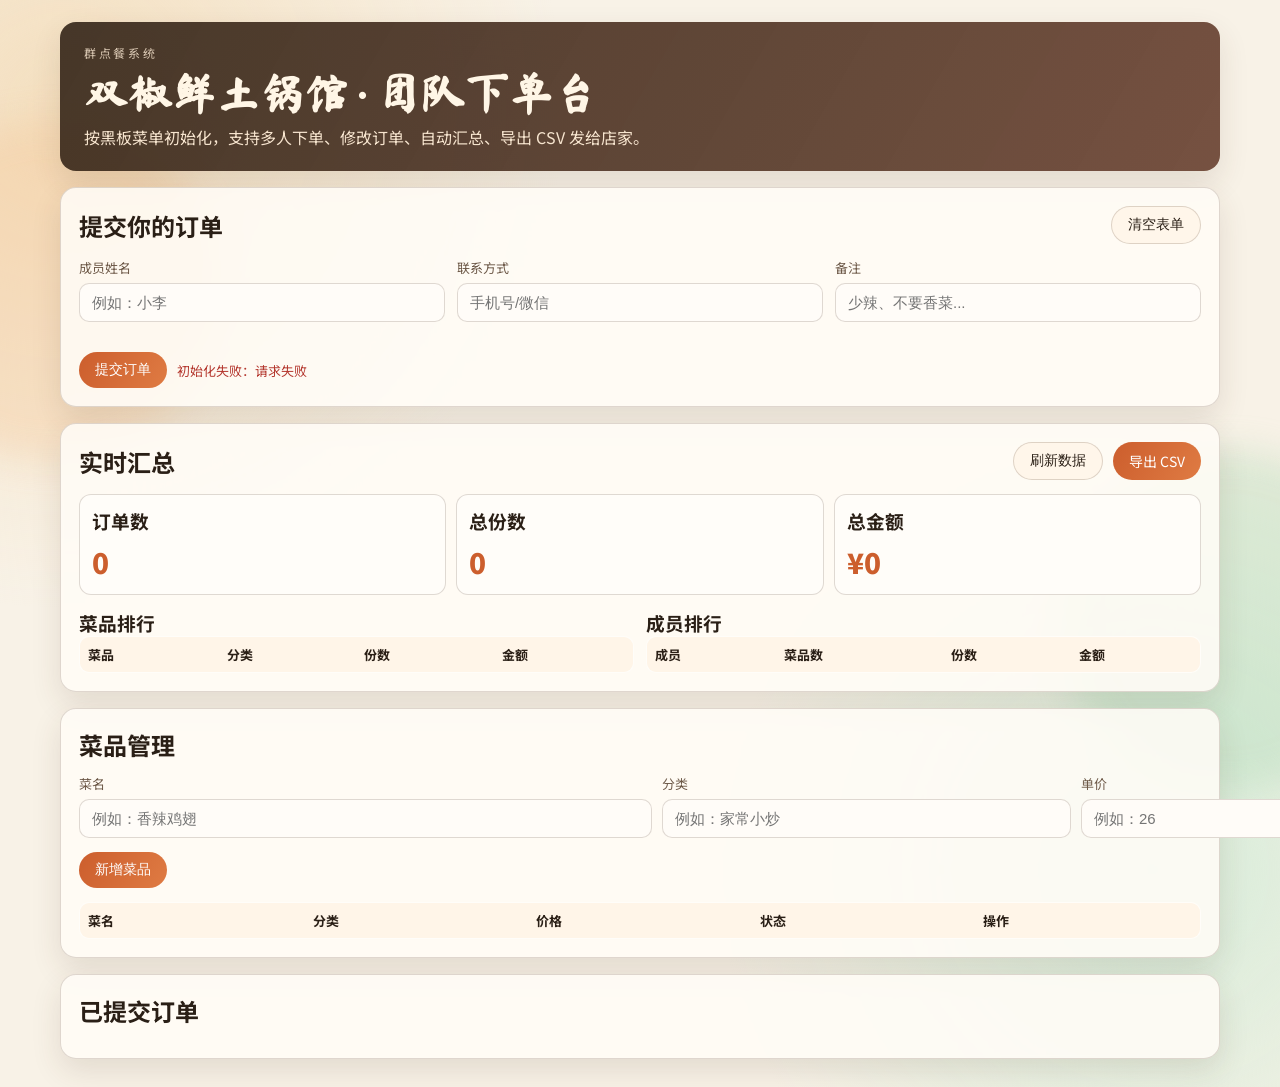
==== static/index.html @ 5af86ee9 "initial commit for group order app" ====
<!doctype html>
<html lang="zh-CN">
<head>
  <meta charset="UTF-8" />
  <meta name="viewport" content="width=device-width, initial-scale=1.0" />
  <title>群下单助手</title>
  <link rel="preconnect" href="https://fonts.googleapis.com" />
  <link rel="preconnect" href="https://fonts.gstatic.com" crossorigin />
  <link href="https://fonts.googleapis.com/css2?family=Ma+Shan+Zheng&family=Noto+Sans+SC:wght@400;500;700;900&display=swap" rel="stylesheet" />
  <link rel="stylesheet" href="/static/style.css" />
</head>
<body>
  <div class="bg-blob bg-blob-a"></div>
  <div class="bg-blob bg-blob-b"></div>

  <main class="page">
    <header class="hero">
      <p class="kicker">群点餐系统</p>
      <h1>双椒鲜土锅馆 · 团队下单台</h1>
      <p>按黑板菜单初始化，支持多人下单、修改订单、自动汇总、导出 CSV 发给店家。</p>
    </header>

    <section class="panel order-panel">
      <div class="panel-title-row">
        <h2>提交你的订单</h2>
        <button id="clear-form-btn" class="btn btn-subtle" type="button">清空表单</button>
      </div>

      <form id="order-form" class="order-form">
        <input type="hidden" id="order-id" />

        <div class="grid-3">
          <label>
            成员姓名
            <input id="member-name" type="text" placeholder="例如：小李" required />
          </label>
          <label>
            联系方式
            <input id="contact" type="text" placeholder="手机号/微信" />
          </label>
          <label>
            备注
            <input id="remark" type="text" placeholder="少辣、不要香菜..." />
          </label>
        </div>

        <div id="menu-groups" class="menu-groups"></div>

        <div class="form-actions">
          <button id="submit-btn" class="btn btn-main" type="submit">提交订单</button>
          <span id="form-message" class="msg"></span>
        </div>
      </form>
    </section>

    <section class="panel overview-panel">
      <div class="panel-title-row">
        <h2>实时汇总</h2>
        <div class="inline-actions">
          <button id="refresh-btn" class="btn btn-subtle" type="button">刷新数据</button>
          <a class="btn btn-main" href="/api/export.csv">导出 CSV</a>
        </div>
      </div>

      <div class="overview-cards" id="overview-cards">
        <article>
          <h3>订单数</h3>
          <p id="overview-order-count">0</p>
        </article>
        <article>
          <h3>总份数</h3>
          <p id="overview-item-count">0</p>
        </article>
        <article>
          <h3>总金额</h3>
          <p id="overview-amount">¥0</p>
        </article>
      </div>

      <div class="tables">
        <div>
          <h3>菜品排行</h3>
          <table>
            <thead>
              <tr><th>菜品</th><th>分类</th><th>份数</th><th>金额</th></tr>
            </thead>
            <tbody id="dish-rank-body"></tbody>
          </table>
        </div>
        <div>
          <h3>成员排行</h3>
          <table>
            <thead>
              <tr><th>成员</th><th>菜品数</th><th>份数</th><th>金额</th></tr>
            </thead>
            <tbody id="member-rank-body"></tbody>
          </table>
        </div>
      </div>
    </section>

    <section class="panel menu-admin-panel">
      <div class="panel-title-row">
        <h2>菜品管理</h2>
      </div>

      <form id="menu-admin-form" class="menu-admin-form">
        <div class="menu-admin-grid">
          <label>
            菜名
            <input id="new-dish-name" type="text" placeholder="例如：香辣鸡翅" required />
          </label>
          <label>
            分类
            <input id="new-dish-category" type="text" placeholder="例如：家常小炒" required />
          </label>
          <label>
            单价
            <input id="new-dish-price" type="number" min="1" placeholder="例如：26" required />
          </label>
        </div>
        <div class="form-actions">
          <button class="btn btn-main" type="submit">新增菜品</button>
          <span id="menu-admin-message" class="msg"></span>
        </div>
      </form>

      <div class="menu-admin-table-wrap">
        <table class="menu-admin-table">
          <thead>
            <tr><th>菜名</th><th>分类</th><th>价格</th><th>状态</th><th>操作</th></tr>
          </thead>
          <tbody id="menu-admin-body"></tbody>
        </table>
      </div>
    </section>

    <section class="panel order-list-panel">
      <h2>已提交订单</h2>
      <div id="order-list" class="order-list"></div>
    </section>
  </main>

  <script src="/static/app.js"></script>
</body>
</html>
---- static/style.css ----
:root {
  --bg: #f8f2e7;
  --panel: rgba(255, 252, 246, 0.88);
  --ink: #2a1f16;
  --muted: #6d5948;
  --line: rgba(78, 53, 34, 0.18);
  --accent: #cc5e2d;
  --accent-2: #2f7d44;
  --danger: #b4382f;
  --radius: 16px;
  --shadow: 0 12px 30px rgba(77, 52, 34, 0.12);
}

* {
  box-sizing: border-box;
}

body {
  margin: 0;
  min-height: 100vh;
  font-family: "Noto Sans SC", sans-serif;
  color: var(--ink);
  background:
    radial-gradient(circle at 5% 10%, #f4dfbf 0%, rgba(244, 223, 191, 0) 32%),
    radial-gradient(circle at 90% 80%, #d7ecd9 0%, rgba(215, 236, 217, 0) 30%),
    var(--bg);
  position: relative;
  overflow-x: hidden;
}

.bg-blob {
  position: fixed;
  width: 340px;
  height: 340px;
  border-radius: 50%;
  filter: blur(18px);
  opacity: 0.28;
  pointer-events: none;
  z-index: 0;
}

.bg-blob-a {
  background: #f5be88;
  left: -120px;
  top: 120px;
}

.bg-blob-b {
  background: #9cd2a8;
  right: -120px;
  top: 50%;
}

.page {
  width: min(1160px, calc(100% - 28px));
  margin: 22px auto 28px;
  position: relative;
  z-index: 1;
}

.hero {
  background: linear-gradient(120deg, rgba(51, 36, 23, 0.9), rgba(95, 53, 35, 0.85));
  color: #fff6e6;
  border-radius: var(--radius);
  padding: 22px 24px;
  box-shadow: var(--shadow);
  animation: slide-in 0.45s ease-out;
}

.kicker {
  margin: 0;
  letter-spacing: 0.22em;
  opacity: 0.8;
  font-size: 12px;
}

.hero h1 {
  margin: 8px 0 8px;
  font-family: "Ma Shan Zheng", cursive;
  font-size: clamp(26px, 4vw, 44px);
  line-height: 1.1;
}

.hero p {
  margin: 0;
  color: #f7e5cf;
}

.panel {
  margin-top: 16px;
  background: var(--panel);
  border: 1px solid var(--line);
  border-radius: var(--radius);
  box-shadow: var(--shadow);
  padding: 18px;
  backdrop-filter: blur(2px);
  animation: fade-up 0.45s ease both;
}

.panel-title-row {
  display: flex;
  justify-content: space-between;
  align-items: center;
  gap: 12px;
}

h2,
h3 {
  margin: 0;
}

.grid-3 {
  margin-top: 14px;
  display: grid;
  grid-template-columns: repeat(3, 1fr);
  gap: 12px;
}

label {
  font-size: 13px;
  color: var(--muted);
  display: grid;
  gap: 6px;
}

input {
  border: 1px solid var(--line);
  border-radius: 10px;
  padding: 10px 12px;
  font-size: 15px;
  outline: none;
  background: #fffcf8;
}

input:focus {
  border-color: rgba(204, 94, 45, 0.6);
  box-shadow: 0 0 0 3px rgba(204, 94, 45, 0.15);
}

.menu-groups {
  margin-top: 16px;
  display: grid;
  grid-template-columns: repeat(2, minmax(0, 1fr));
  gap: 12px;
}

.menu-group {
  border: 1px dashed rgba(61, 45, 31, 0.25);
  border-radius: 14px;
  padding: 12px;
  background: rgba(255, 255, 255, 0.65);
}

.menu-group h4 {
  margin: 0 0 8px;
}

.menu-item {
  display: grid;
  grid-template-columns: 1fr auto auto;
  gap: 8px;
  align-items: center;
  padding: 6px 0;
  border-bottom: 1px solid rgba(76, 54, 37, 0.08);
}

.menu-item:last-child {
  border-bottom: none;
}

.price {
  color: var(--accent);
  font-weight: 700;
}

.qty {
  width: 72px;
}

.form-actions,
.inline-actions {
  display: flex;
  align-items: center;
  gap: 10px;
}

.form-actions {
  margin-top: 14px;
}

.btn {
  border: none;
  border-radius: 999px;
  padding: 9px 16px;
  font-size: 14px;
  cursor: pointer;
  text-decoration: none;
  display: inline-flex;
  align-items: center;
  justify-content: center;
}

.btn-small {
  padding: 6px 12px;
  font-size: 12px;
}

.btn-main {
  background: linear-gradient(120deg, var(--accent), #df7b43);
  color: #fff;
}

.btn-subtle {
  background: #fff6ea;
  color: var(--ink);
  border: 1px solid rgba(92, 66, 46, 0.2);
}

.btn-danger {
  background: #fff1ef;
  color: var(--danger);
  border: 1px solid rgba(180, 56, 47, 0.35);
}

.msg {
  color: var(--accent-2);
  font-size: 13px;
}

.overview-cards {
  display: grid;
  grid-template-columns: repeat(3, 1fr);
  gap: 10px;
  margin-top: 14px;
}

.overview-cards article {
  background: #fffdf9;
  border: 1px solid var(--line);
  border-radius: 12px;
  padding: 12px;
}

.overview-cards p {
  margin: 8px 0 0;
  font-size: 28px;
  font-weight: 900;
  color: var(--accent);
}

.tables {
  margin-top: 14px;
  display: grid;
  grid-template-columns: repeat(2, minmax(0, 1fr));
  gap: 12px;
}

table {
  width: 100%;
  border-collapse: collapse;
  background: #fffdf9;
  border: 1px solid var(--line);
  border-radius: 10px;
  overflow: hidden;
}

th,
td {
  text-align: left;
  font-size: 13px;
  padding: 8px;
  border-bottom: 1px solid rgba(72, 51, 35, 0.08);
}

th {
  background: #fff5e8;
}

.order-list {
  margin-top: 12px;
  display: grid;
  gap: 10px;
}

.menu-admin-form {
  margin-top: 12px;
}

.menu-admin-grid {
  display: grid;
  grid-template-columns: 1.4fr 1fr 120px;
  gap: 10px;
}

.menu-admin-table-wrap {
  margin-top: 14px;
}

.menu-admin-table td,
.menu-admin-table th {
  vertical-align: middle;
}

.price-edit-wrap {
  display: flex;
  align-items: center;
  gap: 6px;
}

.price-edit-input {
  width: 88px;
  padding: 7px 8px;
  font-size: 13px;
}

.status-tag {
  display: inline-flex;
  padding: 2px 8px;
  border-radius: 999px;
  font-size: 12px;
  border: 1px solid transparent;
}

.status-up {
  color: #2f7d44;
  background: #e8f6ec;
  border-color: rgba(47, 125, 68, 0.3);
}

.status-down {
  color: #8d5a2c;
  background: #fff6e9;
  border-color: rgba(141, 90, 44, 0.28);
}

.order-card {
  border: 1px solid var(--line);
  border-radius: 12px;
  background: #fffdf8;
  padding: 12px;
}

.order-meta {
  display: flex;
  justify-content: space-between;
  gap: 12px;
  align-items: center;
}

.order-items {
  margin-top: 8px;
  color: var(--muted);
  font-size: 13px;
}

.order-actions {
  margin-top: 10px;
  display: flex;
  gap: 8px;
}

.empty {
  color: var(--muted);
  padding: 8px 0;
}

@keyframes fade-up {
  from {
    opacity: 0;
    transform: translateY(10px);
  }
  to {
    opacity: 1;
    transform: translateY(0);
  }
}

@keyframes slide-in {
  from {
    opacity: 0;
    transform: translateX(-10px);
  }
  to {
    opacity: 1;
    transform: translateX(0);
  }
}

@media (max-width: 860px) {
  .grid-3,
  .menu-groups,
  .menu-admin-grid,
  .overview-cards,
  .tables {
    grid-template-columns: 1fr;
  }

  .order-meta {
    flex-direction: column;
    align-items: flex-start;
  }

  .panel-title-row {
    flex-direction: column;
    align-items: flex-start;
  }
}
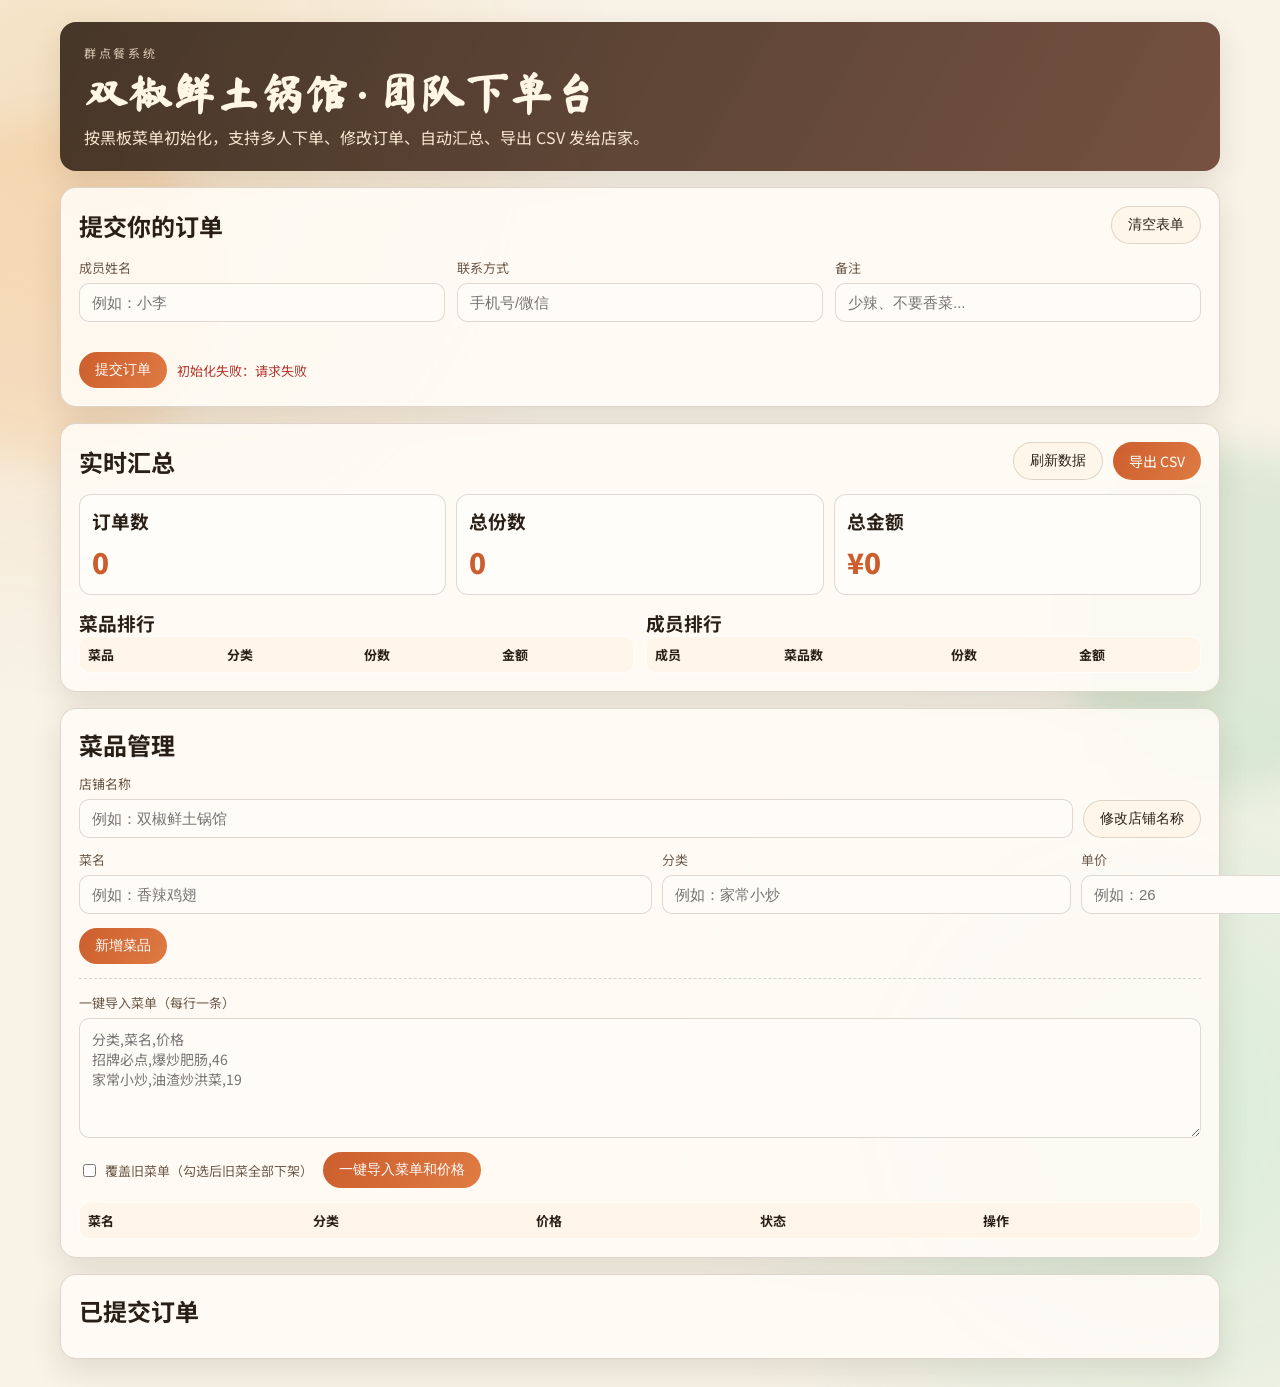
==== commit ecfb01ab: "add store settings and bulk menu import" ====
--- a/static/index.html
+++ b/static/index.html
@@ -16,7 +16,7 @@
   <main class="page">
     <header class="hero">
       <p class="kicker">群点餐系统</p>
-      <h1>双椒鲜土锅馆 · 团队下单台</h1>
+      <h1><span id="store-name-display">双椒鲜土锅馆</span> · 团队下单台</h1>
       <p>按黑板菜单初始化，支持多人下单、修改订单、自动汇总、导出 CSV 发给店家。</p>
     </header>
 
@@ -104,6 +104,18 @@
         <h2>菜品管理</h2>
       </div>
 
+      <form id="store-name-form" class="store-name-form">
+        <div class="menu-admin-grid menu-admin-grid-store">
+          <label>
+            店铺名称
+            <input id="store-name-input" type="text" placeholder="例如：双椒鲜土锅馆" required />
+          </label>
+          <div class="form-actions form-actions-tight">
+            <button class="btn btn-subtle" type="submit">修改店铺名称</button>
+          </div>
+        </div>
+      </form>
+
       <form id="menu-admin-form" class="menu-admin-form">
         <div class="menu-admin-grid">
           <label>
@@ -122,6 +134,20 @@
         <div class="form-actions">
           <button class="btn btn-main" type="submit">新增菜品</button>
           <span id="menu-admin-message" class="msg"></span>
+        </div>
+      </form>
+
+      <form id="menu-import-form" class="menu-import-form">
+        <label>
+          一键导入菜单（每行一条）
+          <textarea id="menu-import-content" placeholder="分类,菜名,价格&#10;招牌必点,爆炒肥肠,46&#10;家常小炒,油渣炒洪菜,19"></textarea>
+        </label>
+        <div class="form-actions">
+          <label class="check-inline">
+            <input id="menu-import-replace" type="checkbox" />
+            覆盖旧菜单（勾选后旧菜全部下架）
+          </label>
+          <button class="btn btn-main" type="submit">一键导入菜单和价格</button>
         </div>
       </form>
 
--- a/static/style.css
+++ b/static/style.css
@@ -132,6 +132,18 @@
   background: #fffcf8;
 }
 
+textarea {
+  border: 1px solid var(--line);
+  border-radius: 10px;
+  padding: 10px 12px;
+  font-size: 14px;
+  min-height: 120px;
+  resize: vertical;
+  outline: none;
+  font-family: "Noto Sans SC", sans-serif;
+  background: #fffcf8;
+}
+
 input:focus {
   border-color: rgba(204, 94, 45, 0.6);
   box-shadow: 0 0 0 3px rgba(204, 94, 45, 0.15);
@@ -186,6 +198,10 @@
 
 .form-actions {
   margin-top: 14px;
+}
+
+.form-actions-tight {
+  margin-top: 0;
 }
 
 .btn {
@@ -286,10 +302,36 @@
   margin-top: 12px;
 }
 
+.store-name-form {
+  margin-top: 12px;
+}
+
 .menu-admin-grid {
   display: grid;
   grid-template-columns: 1.4fr 1fr 120px;
   gap: 10px;
+}
+
+.menu-admin-grid-store {
+  grid-template-columns: minmax(240px, 1fr) auto;
+  align-items: end;
+}
+
+.menu-import-form {
+  margin-top: 14px;
+  padding-top: 14px;
+  border-top: 1px dashed rgba(76, 54, 37, 0.2);
+}
+
+.check-inline {
+  display: inline-flex;
+  align-items: center;
+  gap: 6px;
+  font-size: 13px;
+}
+
+.check-inline input {
+  width: auto;
 }
 
 .menu-admin-table-wrap {
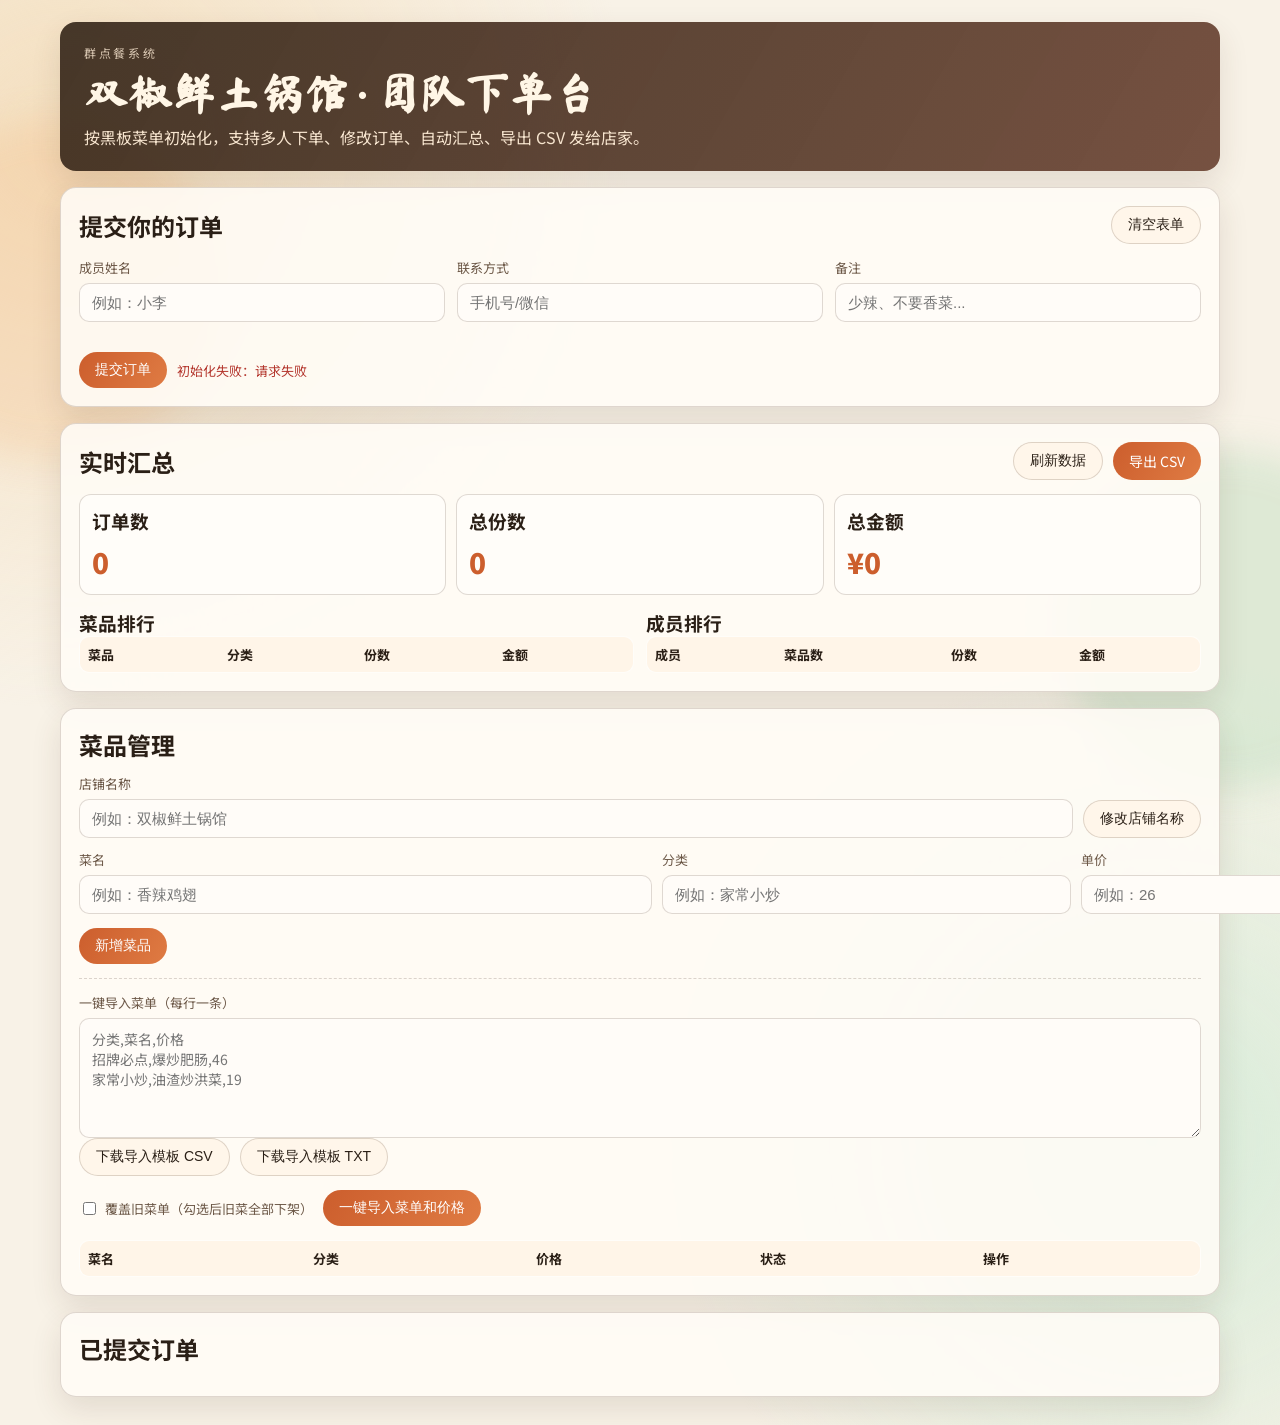
==== commit c7b1a36a: "add downloadable menu import templates" ====
--- a/static/index.html
+++ b/static/index.html
@@ -142,6 +142,10 @@
           一键导入菜单（每行一条）
           <textarea id="menu-import-content" placeholder="分类,菜名,价格&#10;招牌必点,爆炒肥肠,46&#10;家常小炒,油渣炒洪菜,19"></textarea>
         </label>
+        <div class="inline-actions template-actions">
+          <button id="menu-template-csv-btn" class="btn btn-subtle" type="button">下载导入模板 CSV</button>
+          <button id="menu-template-txt-btn" class="btn btn-subtle" type="button">下载导入模板 TXT</button>
+        </div>
         <div class="form-actions">
           <label class="check-inline">
             <input id="menu-import-replace" type="checkbox" />
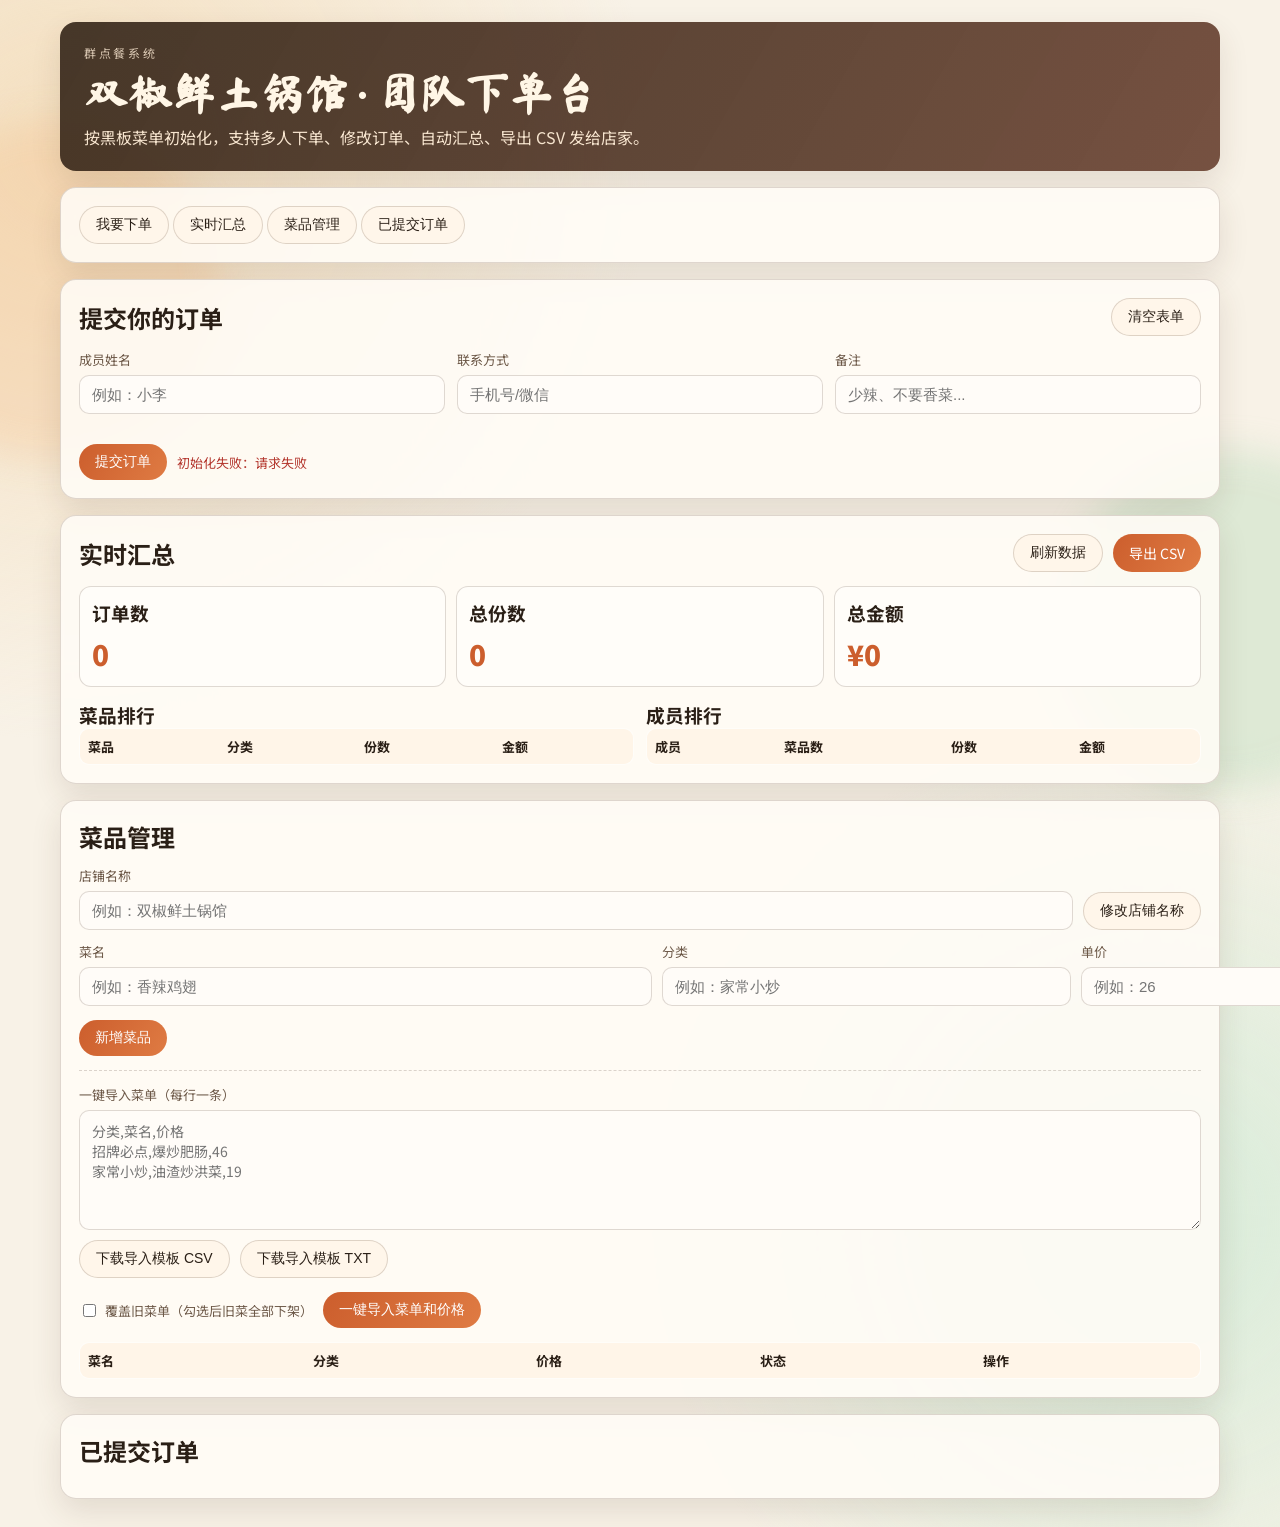
==== commit 8e58e1ca: "split features into tabbed screens" ====
--- a/static/index.html
+++ b/static/index.html
@@ -20,7 +20,16 @@
       <p>按黑板菜单初始化，支持多人下单、修改订单、自动汇总、导出 CSV 发给店家。</p>
     </header>
 
-    <section class="panel order-panel">
+    <section class="panel view-switcher">
+      <div class="view-tabs" id="view-tabs">
+        <button class="btn btn-subtle view-tab is-active" type="button" data-view-target="order">我要下单</button>
+        <button class="btn btn-subtle view-tab" type="button" data-view-target="summary">实时汇总</button>
+        <button class="btn btn-subtle view-tab" type="button" data-view-target="menu">菜品管理</button>
+        <button class="btn btn-subtle view-tab" type="button" data-view-target="orders">已提交订单</button>
+      </div>
+    </section>
+
+    <section class="panel order-panel screen-panel is-active" data-screen="order">
       <div class="panel-title-row">
         <h2>提交你的订单</h2>
         <button id="clear-form-btn" class="btn btn-subtle" type="button">清空表单</button>
@@ -53,7 +62,7 @@
       </form>
     </section>
 
-    <section class="panel overview-panel">
+    <section class="panel overview-panel screen-panel" data-screen="summary">
       <div class="panel-title-row">
         <h2>实时汇总</h2>
         <div class="inline-actions">
@@ -99,7 +108,7 @@
       </div>
     </section>
 
-    <section class="panel menu-admin-panel">
+    <section class="panel menu-admin-panel screen-panel" data-screen="menu">
       <div class="panel-title-row">
         <h2>菜品管理</h2>
       </div>
@@ -165,7 +174,7 @@
       </div>
     </section>
 
-    <section class="panel order-list-panel">
+    <section class="panel order-list-panel screen-panel" data-screen="orders">
       <h2>已提交订单</h2>
       <div id="order-list" class="order-list"></div>
     </section>
--- a/static/style.css
+++ b/static/style.css
@@ -323,6 +323,10 @@
   border-top: 1px dashed rgba(76, 54, 37, 0.2);
 }
 
+.template-actions {
+  margin-top: 10px;
+}
+
 .check-inline {
   display: inline-flex;
   align-items: center;
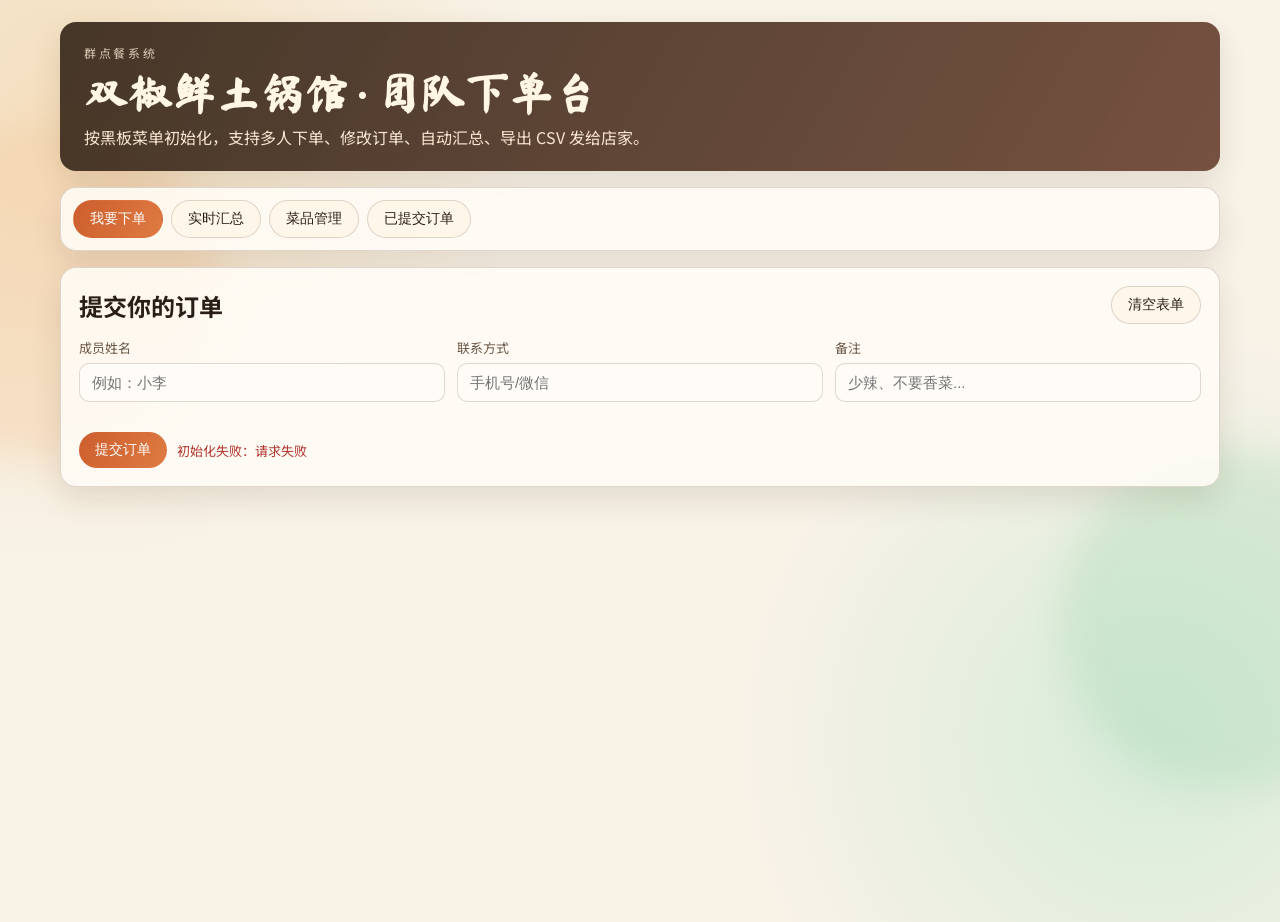
==== commit 4659db18: "add category suggestions for dish creation" ====
--- a/static/index.html
+++ b/static/index.html
@@ -133,7 +133,8 @@
           </label>
           <label>
             分类
-            <input id="new-dish-category" type="text" placeholder="例如：家常小炒" required />
+            <input id="new-dish-category" type="text" list="new-dish-category-options" placeholder="例如：家常小炒（可输入新分类）" required />
+            <datalist id="new-dish-category-options"></datalist>
           </label>
           <label>
             单价
--- a/static/style.css
+++ b/static/style.css
@@ -97,6 +97,30 @@
   animation: fade-up 0.45s ease both;
 }
 
+.view-switcher {
+  padding: 12px;
+}
+
+.view-tabs {
+  display: flex;
+  gap: 8px;
+  flex-wrap: wrap;
+}
+
+.view-tab.is-active {
+  background: linear-gradient(120deg, var(--accent), #df7b43);
+  color: #fff;
+  border-color: transparent;
+}
+
+.screen-panel {
+  display: none;
+}
+
+.screen-panel.is-active {
+  display: block;
+}
+
 .panel-title-row {
   display: flex;
   justify-content: space-between;
